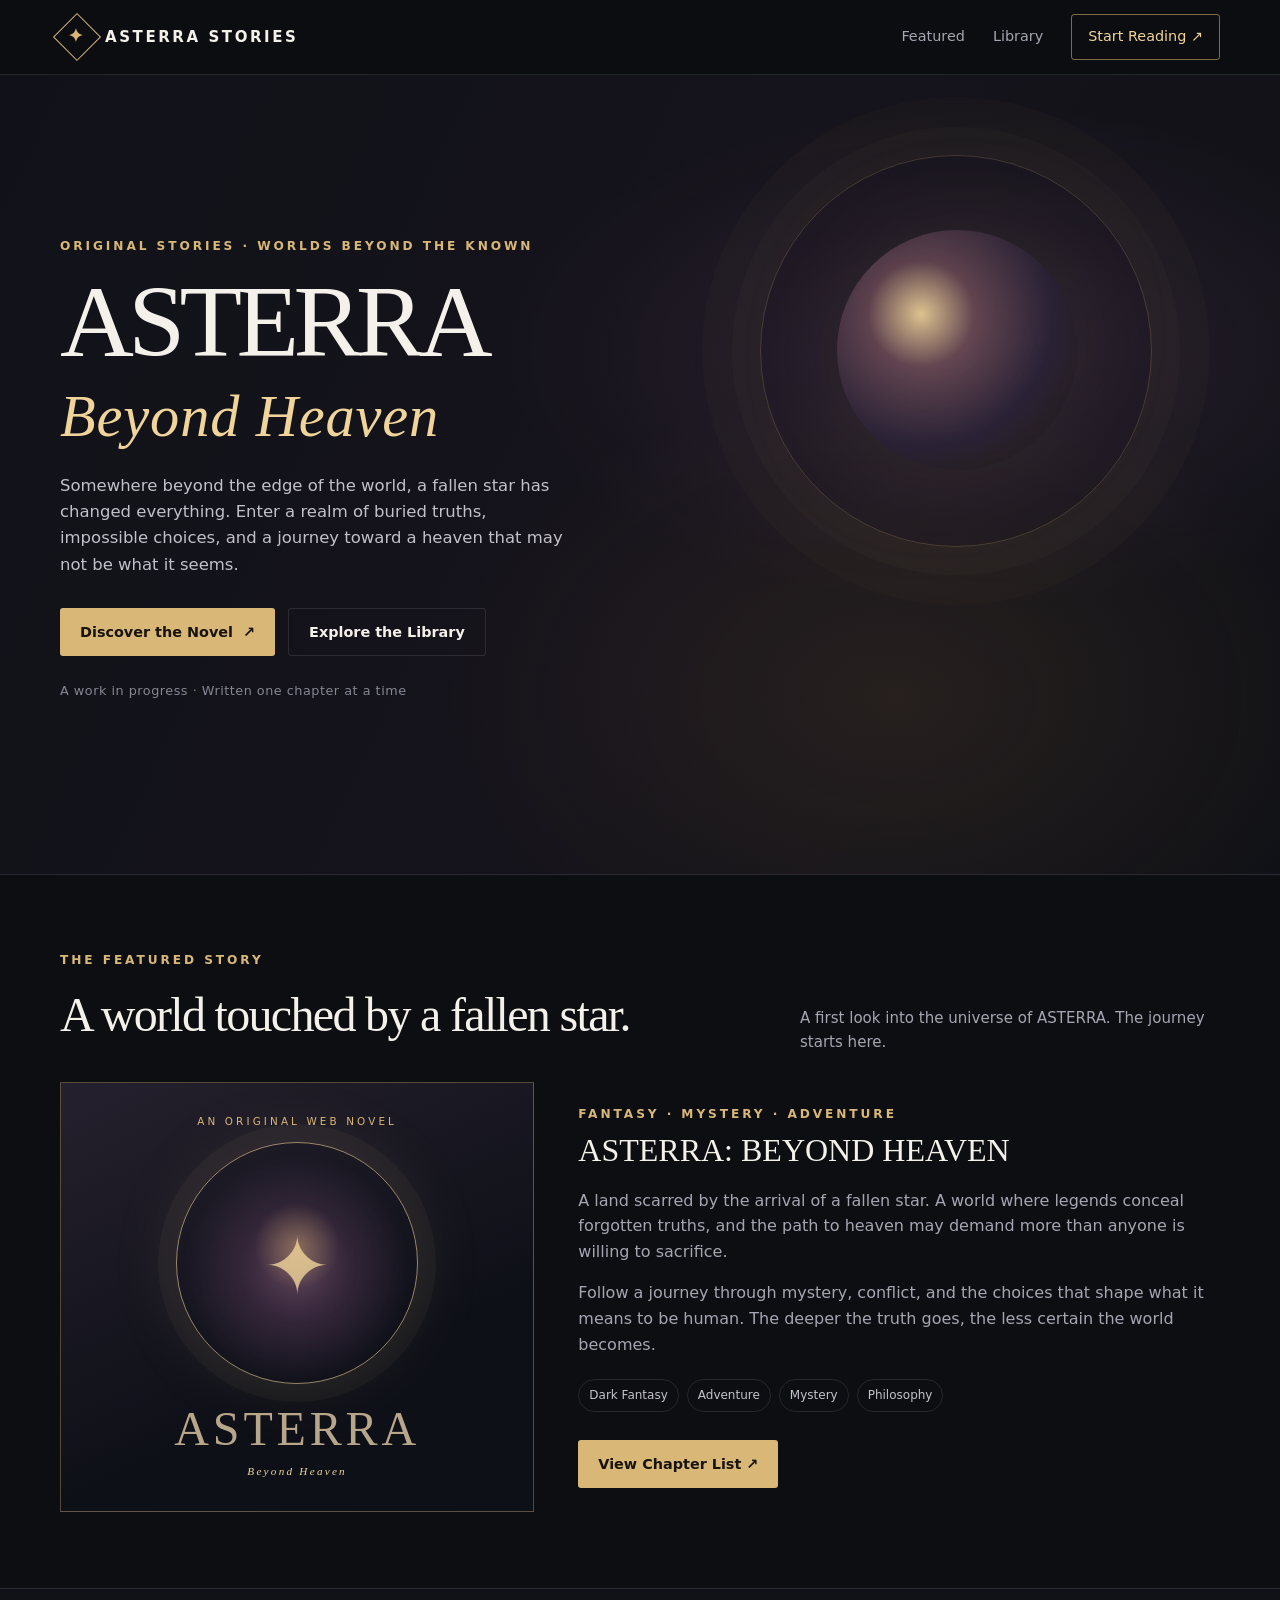
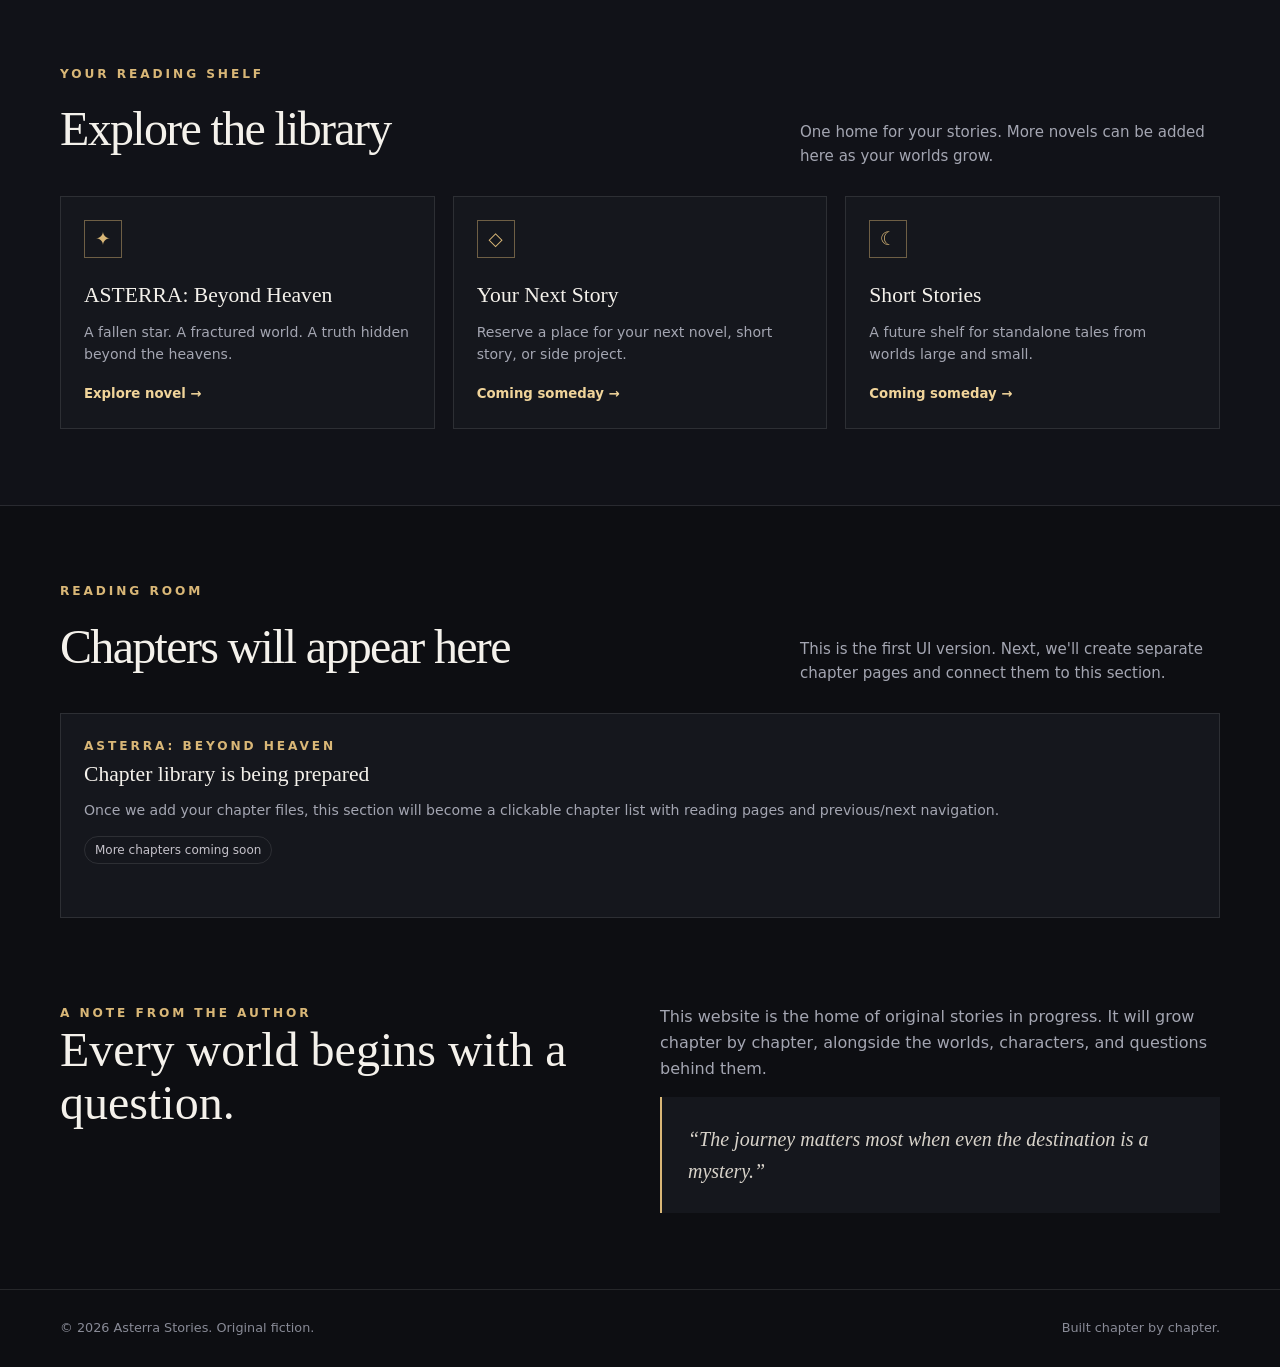
==== index.html @ 1a3e9f45 "Add files via upload" ====
<!DOCTYPE html>
<html lang="en">
<head>
  <meta charset="UTF-8">
  <meta name="viewport" content="width=device-width, initial-scale=1.0">
  <meta name="theme-color" content="#101014">
  <meta name="description" content="Enter Asterra: Beyond Heaven and discover stories beyond the edge of the known world.">
  <title>ASTERRA — Beyond Heaven</title>
  <style>
    :root {
      --bg: #0d0e12;
      --panel: #15171d;
      --panel-soft: #1b1d25;
      --text: #f4f1eb;
      --muted: #a4a6b2;
      --gold: #d9b777;
      --gold-bright: #f0d49a;
      --line: rgba(255,255,255,.10);
      --max: 1160px;
    }
    * { box-sizing: border-box; }
    html { scroll-behavior: smooth; }
    body {
      margin: 0; background: var(--bg); color: var(--text);
      font-family: Inter, ui-sans-serif, system-ui, -apple-system, BlinkMacSystemFont, "Segoe UI", sans-serif;
      line-height: 1.6;
    }
    a { color: inherit; text-decoration: none; }
    button, input { font: inherit; }
    .wrap { width: min(var(--max), calc(100% - 40px)); margin-inline: auto; }
    .topbar {
      position: sticky; top: 0; z-index: 10; backdrop-filter: blur(16px);
      background: rgba(13,14,18,.88); border-bottom: 1px solid var(--line);
    }
    .nav { min-height: 74px; display: flex; align-items: center; justify-content: space-between; gap: 22px; }
    .brand { display: flex; align-items: center; gap: 11px; font-size: .94rem; font-weight: 800; letter-spacing: .17em; }
    .brand-mark {
      width: 34px; height: 34px; display: grid; place-items: center; border: 1px solid var(--gold);
      color: var(--gold); transform: rotate(45deg); font-family: Georgia, serif; font-size: 1.15rem;
    }
    .brand-mark span { transform: rotate(-45deg); }
    .nav-links { display: flex; align-items: center; gap: 28px; color: var(--muted); font-size: .9rem; }
    .nav-links a:hover, .nav-links a:focus-visible { color: var(--gold-bright); }
    .nav-cta { padding: 10px 16px; border: 1px solid rgba(217,183,119,.55); border-radius: 3px; color: var(--gold-bright) !important; }
    .hero {
      position: relative; overflow: hidden; min-height: 590px; display: flex; align-items: center;
      background:
        radial-gradient(ellipse at 76% 35%, rgba(133,83,132,.20), transparent 34%),
        radial-gradient(ellipse at 70% 78%, rgba(177,128,69,.12), transparent 36%),
        linear-gradient(115deg, #111219 0%, #15131b 52%, #101116 100%);
      border-bottom: 1px solid var(--line);
    }
    .hero:before, .hero:after { content: ""; position: absolute; pointer-events: none; }
    .hero:before {
      width: 390px; height: 390px; right: 10%; top: 80px; border: 1px solid rgba(217,183,119,.22);
      border-radius: 50%; box-shadow: 0 0 0 28px rgba(217,183,119,.025), 0 0 0 58px rgba(217,183,119,.02);
    }
    .hero:after {
      width: 240px; height: 240px; right: calc(10% + 75px); top: 155px; border-radius: 50%;
      background: radial-gradient(circle at 35% 35%, rgba(240,212,154,.9), rgba(164,110,125,.42) 24%, rgba(41,34,55,.88) 60%, rgba(13,14,18,.1) 72%);
      filter: drop-shadow(0 0 55px rgba(217,183,119,.14));
    }
    .hero-content { position: relative; z-index: 1; max-width: 650px; padding: 86px 0 96px; }
    .eyebrow { color: var(--gold); font-size: .76rem; letter-spacing: .24em; text-transform: uppercase; font-weight: 700; }
    h1, h2, h3, p { margin-top: 0; }
    .hero h1 { margin: 18px 0 8px; font-family: Georgia, "Times New Roman", serif; font-weight: 500; font-size: clamp(3.4rem, 8vw, 6.5rem); line-height: .94; letter-spacing: -.055em; }
    .hero h1 span { display: block; color: var(--gold-bright); font-style: italic; font-size: .57em; letter-spacing: .015em; margin-top: 19px; }
    .hero-copy { max-width: 510px; margin: 28px 0 30px; color: #c2c0c9; font-size: 1.03rem; }
    .actions { display: flex; flex-wrap: wrap; align-items: center; gap: 13px; }
    .btn { display: inline-flex; justify-content: center; align-items: center; min-height: 48px; padding: 0 20px; border-radius: 3px; font-weight: 750; font-size: .9rem; transition: transform .18s, background .18s; }
    .btn:hover { transform: translateY(-2px); }
    .btn-primary { background: var(--gold); color: #17130d; }
    .btn-primary:hover { background: var(--gold-bright); }
    .btn-ghost { border: 1px solid var(--line); color: var(--text); }
    .hero-note { margin-top: 25px; color: #858794; font-size: .8rem; letter-spacing: .04em; }
    section { padding: 76px 0; }
    .section-head { display: flex; align-items: end; justify-content: space-between; gap: 24px; margin-bottom: 28px; }
    .section-head h2 { margin: 7px 0 0; font-family: Georgia, serif; font-size: clamp(2rem, 4vw, 3rem); font-weight: 500; letter-spacing: -.035em; }
    .section-head p { margin: 0; max-width: 420px; color: var(--muted); font-size: .94rem; }
    .featured-grid { display: grid; grid-template-columns: .85fr 1.15fr; gap: 44px; align-items: center; }
    .cover {
      min-height: 430px; position: relative; overflow: hidden; display: flex; flex-direction: column; justify-content: space-between;
      padding: 30px; border: 1px solid rgba(217,183,119,.35);
      background:
        radial-gradient(circle at 50% 38%, rgba(219,177,113,.4), transparent 12%),
        radial-gradient(ellipse at 50% 44%, rgba(114,73,112,.62), transparent 34%),
        linear-gradient(155deg, #25202d, #0e1018 65%);
    }
    .cover:before { content: ""; position: absolute; width: 240px; height: 240px; border: 1px solid rgba(240,212,154,.6); border-radius: 50%; left: 50%; top: 42%; transform: translate(-50%,-50%); box-shadow: 0 0 0 18px rgba(240,212,154,.035), 0 0 70px rgba(217,183,119,.12); }
    .cover:after { content: "✦"; position: absolute; top: 28%; left: 50%; transform: translateX(-50%); font-size: 5rem; color: rgba(240,212,154,.8); text-shadow: 0 0 45px rgba(240,212,154,.4); }
    .cover-top, .cover-bottom { position: relative; z-index: 1; text-align: center; }
    .cover-top { font-size: .65rem; letter-spacing: .3em; color: var(--gold); }
    .cover-title { font-family: Georgia, serif; font-size: clamp(2rem, 4vw, 3rem); line-height: 1; letter-spacing: .08em; }
    .cover-subtitle { margin-top: 10px; color: var(--gold-bright); font-family: Georgia, serif; font-style: italic; }
    .cover-bottom { font-size: .7rem; letter-spacing: .2em; color: #b8a68b; }
    .featured-copy h3 { font-family: Georgia, serif; font-size: 2rem; font-weight: 500; margin-bottom: 12px; }
    .featured-copy p { color: var(--muted); }
    .tags { display: flex; flex-wrap: wrap; gap: 8px; margin: 22px 0 28px; }
    .tag { padding: 6px 10px; border: 1px solid var(--line); border-radius: 100px; color: #c5c2ca; font-size: .75rem; }
    .library { background: #111218; border-top: 1px solid var(--line); border-bottom: 1px solid var(--line); }
    .novel-grid { display: grid; grid-template-columns: repeat(3, 1fr); gap: 18px; }
    .novel-card { padding: 23px; min-height: 205px; background: var(--panel); border: 1px solid var(--line); transition: border-color .2s, transform .2s; }
    .novel-card:hover { border-color: rgba(217,183,119,.5); transform: translateY(-3px); }
    .card-icon { width: 38px; height: 38px; display: grid; place-items: center; border: 1px solid rgba(217,183,119,.45); color: var(--gold); font-size: 1.15rem; margin-bottom: 20px; }
    .novel-card h3 { font-family: Georgia, serif; font-size: 1.35rem; font-weight: 500; margin-bottom: 8px; }
    .novel-card p { color: var(--muted); font-size: .88rem; margin-bottom: 14px; }
    .card-link { color: var(--gold-bright); font-size: .83rem; font-weight: 700; }
    .about-grid { display: grid; grid-template-columns: 1fr 1fr; gap: 40px; align-items: start; }
    .about-grid h2 { font-family: Georgia, serif; font-size: clamp(2rem, 4vw, 3rem); font-weight: 500; line-height: 1.1; }
    .about-grid p { color: var(--muted); }
    .quote { padding: 26px; border-left: 2px solid var(--gold); background: var(--panel); color: #d8d3ca; font-family: Georgia, serif; font-size: 1.25rem; font-style: italic; }
    footer { padding: 28px 0; border-top: 1px solid var(--line); color: #888a96; font-size: .8rem; }
    .footer-inner { display: flex; justify-content: space-between; gap: 20px; flex-wrap: wrap; }
    .mobile-menu { display: none; }
    @media (max-width: 800px) {
      .hero { min-height: 560px; }
      .hero:before { width: 260px; height: 260px; right: -70px; top: 65px; opacity: .6; }
      .hero:after { width: 160px; height: 160px; right: -20px; top: 115px; opacity: .65; }
      .hero-content { padding: 95px 0 72px; }
      .hero-copy { max-width: 470px; }
      .featured-grid, .about-grid { grid-template-columns: 1fr; gap: 28px; }
      .cover { min-height: 360px; }
      .novel-grid { grid-template-columns: repeat(2, 1fr); }
      .section-head { align-items: start; flex-direction: column; }
      .nav-links { gap: 15px; }
    }
    @media (max-width: 540px) {
      .wrap { width: min(100% - 28px, var(--max)); }
      .nav { min-height: 64px; }
      .brand { font-size: .75rem; letter-spacing: .12em; }
      .brand-mark { width: 29px; height: 29px; }
      .nav-links { gap: 12px; font-size: .78rem; }
      .nav-links a:nth-child(2) { display: none; }
      .nav-cta { padding: 8px 10px; }
      .hero { min-height: 530px; }
      .hero:before { right: -130px; top: 100px; }
      .hero:after { right: -80px; top: 150px; }
      .hero h1 { font-size: clamp(3rem, 15vw, 4.4rem); }
      .hero-copy { font-size: .95rem; }
      section { padding: 56px 0; }
      .novel-grid { grid-template-columns: 1fr; }
      .novel-card { min-height: auto; }
      .cover { min-height: 330px; }
      .btn { width: 100%; }
    }
    @media (prefers-reduced-motion: reduce) {
      html { scroll-behavior: auto; }
      *, *::before, *::after { transition: none !important; }
    }
  </style>
</head>
<body>
  <header class="topbar">
    <div class="wrap nav">
      <a class="brand" href="#home" aria-label="Asterra home">
        <span class="brand-mark"><span>✦</span></span>
        <span>ASTERRA STORIES</span>
      </a>
      <nav class="nav-links" aria-label="Main navigation">
        <a href="#featured">Featured</a>
        <a href="#library">Library</a>
        <a class="nav-cta" href="#featured">Start Reading ↗</a>
      </nav>
    </div>
  </header>

  <main>
    <section class="hero" id="home">
      <div class="wrap">
        <div class="hero-content">
          <div class="eyebrow">Original stories · Worlds beyond the known</div>
          <h1>ASTERRA <span>Beyond Heaven</span></h1>
          <p class="hero-copy">Somewhere beyond the edge of the world, a fallen star has changed everything. Enter a realm of buried truths, impossible choices, and a journey toward a heaven that may not be what it seems.</p>
          <div class="actions">
            <a class="btn btn-primary" href="#featured">Discover the Novel <span aria-hidden="true">&nbsp; ↗</span></a>
            <a class="btn btn-ghost" href="#library">Explore the Library</a>
          </div>
          <div class="hero-note">A work in progress · Written one chapter at a time</div>
        </div>
      </div>
    </section>

    <section id="featured">
      <div class="wrap">
        <div class="section-head">
          <div>
            <div class="eyebrow">The featured story</div>
            <h2>A world touched by a fallen star.</h2>
          </div>
          <p>A first look into the universe of ASTERRA. The journey starts here.</p>
        </div>
        <div class="featured-grid">
          <div class="cover" role="img" aria-label="Decorative fantasy cover concept for Asterra Beyond Heaven">
            <div class="cover-top">AN ORIGINAL WEB NOVEL</div>
            <div class="cover-bottom">
              <div class="cover-title">ASTERRA</div>
              <div class="cover-subtitle">Beyond Heaven</div>
            </div>
          </div>
          <div class="featured-copy">
            <div class="eyebrow">Fantasy · Mystery · Adventure</div>
            <h3>ASTERRA: BEYOND HEAVEN</h3>
            <p>A land scarred by the arrival of a fallen star. A world where legends conceal forgotten truths, and the path to heaven may demand more than anyone is willing to sacrifice.</p>
            <p>Follow a journey through mystery, conflict, and the choices that shape what it means to be human. The deeper the truth goes, the less certain the world becomes.</p>
            <div class="tags">
              <span class="tag">Dark Fantasy</span><span class="tag">Adventure</span><span class="tag">Mystery</span><span class="tag">Philosophy</span>
            </div>
            <a class="btn btn-primary" href="#chapters">View Chapter List ↗</a>
          </div>
        </div>
      </div>
    </section>

    <section class="library" id="library">
      <div class="wrap">
        <div class="section-head">
          <div>
            <div class="eyebrow">Your reading shelf</div>
            <h2>Explore the library</h2>
          </div>
          <p>One home for your stories. More novels can be added here as your worlds grow.</p>
        </div>
        <div class="novel-grid">
          <article class="novel-card">
            <div class="card-icon" aria-hidden="true">✦</div>
            <h3>ASTERRA: Beyond Heaven</h3>
            <p>A fallen star. A fractured world. A truth hidden beyond the heavens.</p>
            <a class="card-link" href="#chapters">Explore novel →</a>
          </article>
          <article class="novel-card">
            <div class="card-icon" aria-hidden="true">◇</div>
            <h3>Your Next Story</h3>
            <p>Reserve a place for your next novel, short story, or side project.</p>
            <a class="card-link" href="mailto:hello@example.com" onclick="event.preventDefault(); alert('This is a placeholder. You can replace it with your contact or story link later.');">Coming someday →</a>
          </article>
          <article class="novel-card">
            <div class="card-icon" aria-hidden="true">☾</div>
            <h3>Short Stories</h3>
            <p>A future shelf for standalone tales from worlds large and small.</p>
            <a class="card-link" href="#library">Coming someday →</a>
          </article>
        </div>
      </div>
    </section>

    <section id="chapters">
      <div class="wrap">
        <div class="section-head">
          <div>
            <div class="eyebrow">Reading room</div>
            <h2>Chapters will appear here</h2>
          </div>
          <p>This is the first UI version. Next, we'll create separate chapter pages and connect them to this section.</p>
        </div>
        <article class="novel-card">
          <div class="eyebrow">ASTERRA: BEYOND HEAVEN</div>
          <h3>Chapter library is being prepared</h3>
          <p>Once we add your chapter files, this section will become a clickable chapter list with reading pages and previous/next navigation.</p>
          <span class="tag">More chapters coming soon</span>
        </article>
      </div>
    </section>

    <section style="padding-top: 10px;">
      <div class="wrap about-grid">
        <div>
          <div class="eyebrow">A note from the author</div>
          <h2>Every world begins with a question.</h2>
        </div>
        <div>
          <p>This website is the home of original stories in progress. It will grow chapter by chapter, alongside the worlds, characters, and questions behind them.</p>
          <div class="quote">“The journey matters most when even the destination is a mystery.”</div>
        </div>
      </div>
    </section>
  </main>

  <footer>
    <div class="wrap footer-inner">
      <span>© <span id="year"></span> Asterra Stories. Original fiction.</span>
      <span>Built chapter by chapter.</span>
    </div>
  </footer>
  <script>
    document.getElementById("year").textContent = new Date().getFullYear();
  </script>
</body>
</html>
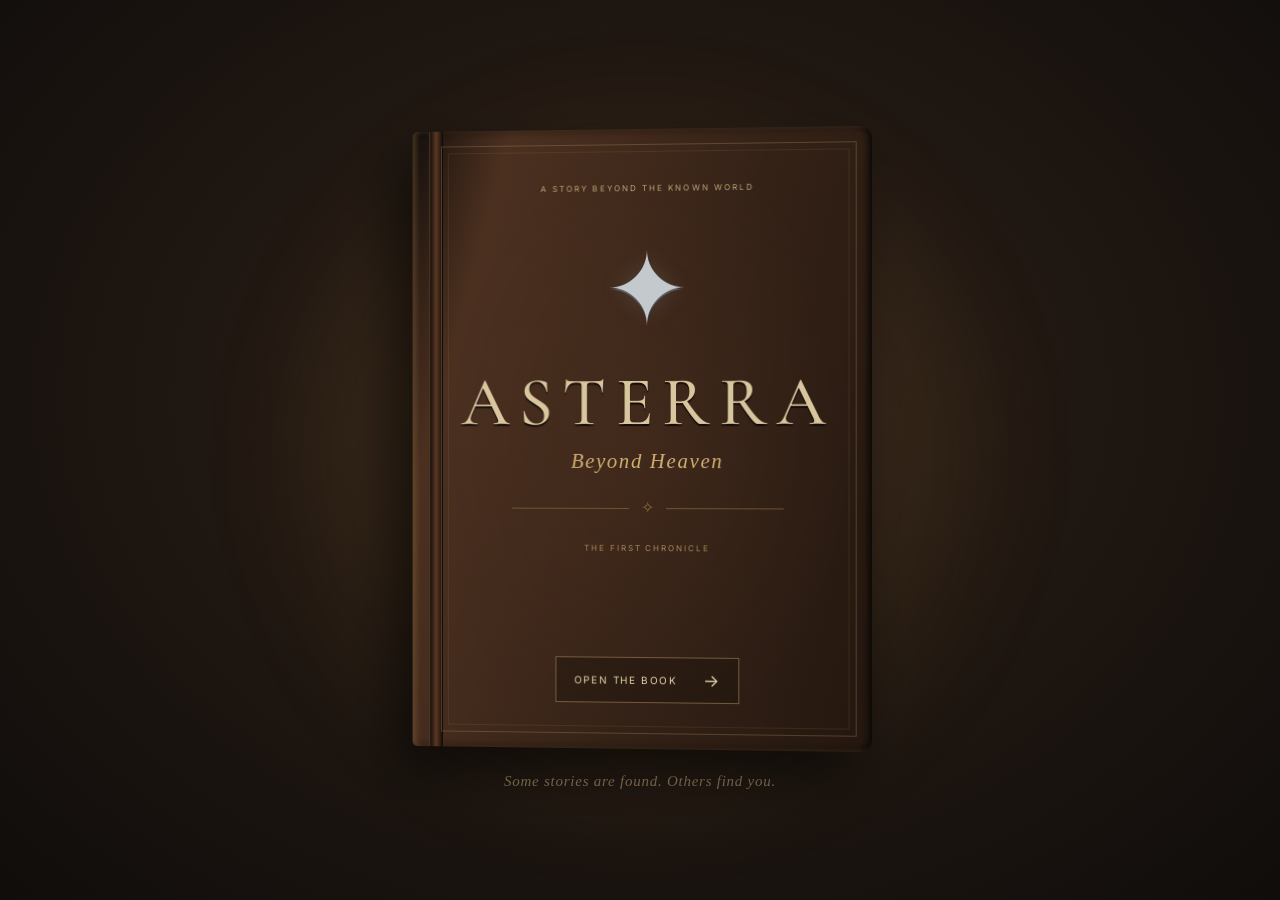
==== commit b14037c0: "Add files via upload" ====
--- a/index.html
+++ b/index.html
@@ -1,288 +1,16 @@
-<!DOCTYPE html>
-<html lang="en">
-<head>
-  <meta charset="UTF-8">
-  <meta name="viewport" content="width=device-width, initial-scale=1.0">
-  <meta name="theme-color" content="#101014">
-  <meta name="description" content="Enter Asterra: Beyond Heaven and discover stories beyond the edge of the known world.">
-  <title>ASTERRA — Beyond Heaven</title>
-  <style>
-    :root {
-      --bg: #0d0e12;
-      --panel: #15171d;
-      --panel-soft: #1b1d25;
-      --text: #f4f1eb;
-      --muted: #a4a6b2;
-      --gold: #d9b777;
-      --gold-bright: #f0d49a;
-      --line: rgba(255,255,255,.10);
-      --max: 1160px;
-    }
-    * { box-sizing: border-box; }
-    html { scroll-behavior: smooth; }
-    body {
-      margin: 0; background: var(--bg); color: var(--text);
-      font-family: Inter, ui-sans-serif, system-ui, -apple-system, BlinkMacSystemFont, "Segoe UI", sans-serif;
-      line-height: 1.6;
-    }
-    a { color: inherit; text-decoration: none; }
-    button, input { font: inherit; }
-    .wrap { width: min(var(--max), calc(100% - 40px)); margin-inline: auto; }
-    .topbar {
-      position: sticky; top: 0; z-index: 10; backdrop-filter: blur(16px);
-      background: rgba(13,14,18,.88); border-bottom: 1px solid var(--line);
-    }
-    .nav { min-height: 74px; display: flex; align-items: center; justify-content: space-between; gap: 22px; }
-    .brand { display: flex; align-items: center; gap: 11px; font-size: .94rem; font-weight: 800; letter-spacing: .17em; }
-    .brand-mark {
-      width: 34px; height: 34px; display: grid; place-items: center; border: 1px solid var(--gold);
-      color: var(--gold); transform: rotate(45deg); font-family: Georgia, serif; font-size: 1.15rem;
-    }
-    .brand-mark span { transform: rotate(-45deg); }
-    .nav-links { display: flex; align-items: center; gap: 28px; color: var(--muted); font-size: .9rem; }
-    .nav-links a:hover, .nav-links a:focus-visible { color: var(--gold-bright); }
-    .nav-cta { padding: 10px 16px; border: 1px solid rgba(217,183,119,.55); border-radius: 3px; color: var(--gold-bright) !important; }
-    .hero {
-      position: relative; overflow: hidden; min-height: 590px; display: flex; align-items: center;
-      background:
-        radial-gradient(ellipse at 76% 35%, rgba(133,83,132,.20), transparent 34%),
-        radial-gradient(ellipse at 70% 78%, rgba(177,128,69,.12), transparent 36%),
-        linear-gradient(115deg, #111219 0%, #15131b 52%, #101116 100%);
-      border-bottom: 1px solid var(--line);
-    }
-    .hero:before, .hero:after { content: ""; position: absolute; pointer-events: none; }
-    .hero:before {
-      width: 390px; height: 390px; right: 10%; top: 80px; border: 1px solid rgba(217,183,119,.22);
-      border-radius: 50%; box-shadow: 0 0 0 28px rgba(217,183,119,.025), 0 0 0 58px rgba(217,183,119,.02);
-    }
-    .hero:after {
-      width: 240px; height: 240px; right: calc(10% + 75px); top: 155px; border-radius: 50%;
-      background: radial-gradient(circle at 35% 35%, rgba(240,212,154,.9), rgba(164,110,125,.42) 24%, rgba(41,34,55,.88) 60%, rgba(13,14,18,.1) 72%);
-      filter: drop-shadow(0 0 55px rgba(217,183,119,.14));
-    }
-    .hero-content { position: relative; z-index: 1; max-width: 650px; padding: 86px 0 96px; }
-    .eyebrow { color: var(--gold); font-size: .76rem; letter-spacing: .24em; text-transform: uppercase; font-weight: 700; }
-    h1, h2, h3, p { margin-top: 0; }
-    .hero h1 { margin: 18px 0 8px; font-family: Georgia, "Times New Roman", serif; font-weight: 500; font-size: clamp(3.4rem, 8vw, 6.5rem); line-height: .94; letter-spacing: -.055em; }
-    .hero h1 span { display: block; color: var(--gold-bright); font-style: italic; font-size: .57em; letter-spacing: .015em; margin-top: 19px; }
-    .hero-copy { max-width: 510px; margin: 28px 0 30px; color: #c2c0c9; font-size: 1.03rem; }
-    .actions { display: flex; flex-wrap: wrap; align-items: center; gap: 13px; }
-    .btn { display: inline-flex; justify-content: center; align-items: center; min-height: 48px; padding: 0 20px; border-radius: 3px; font-weight: 750; font-size: .9rem; transition: transform .18s, background .18s; }
-    .btn:hover { transform: translateY(-2px); }
-    .btn-primary { background: var(--gold); color: #17130d; }
-    .btn-primary:hover { background: var(--gold-bright); }
-    .btn-ghost { border: 1px solid var(--line); color: var(--text); }
-    .hero-note { margin-top: 25px; color: #858794; font-size: .8rem; letter-spacing: .04em; }
-    section { padding: 76px 0; }
-    .section-head { display: flex; align-items: end; justify-content: space-between; gap: 24px; margin-bottom: 28px; }
-    .section-head h2 { margin: 7px 0 0; font-family: Georgia, serif; font-size: clamp(2rem, 4vw, 3rem); font-weight: 500; letter-spacing: -.035em; }
-    .section-head p { margin: 0; max-width: 420px; color: var(--muted); font-size: .94rem; }
-    .featured-grid { display: grid; grid-template-columns: .85fr 1.15fr; gap: 44px; align-items: center; }
-    .cover {
-      min-height: 430px; position: relative; overflow: hidden; display: flex; flex-direction: column; justify-content: space-between;
-      padding: 30px; border: 1px solid rgba(217,183,119,.35);
-      background:
-        radial-gradient(circle at 50% 38%, rgba(219,177,113,.4), transparent 12%),
-        radial-gradient(ellipse at 50% 44%, rgba(114,73,112,.62), transparent 34%),
-        linear-gradient(155deg, #25202d, #0e1018 65%);
-    }
-    .cover:before { content: ""; position: absolute; width: 240px; height: 240px; border: 1px solid rgba(240,212,154,.6); border-radius: 50%; left: 50%; top: 42%; transform: translate(-50%,-50%); box-shadow: 0 0 0 18px rgba(240,212,154,.035), 0 0 70px rgba(217,183,119,.12); }
-    .cover:after { content: "✦"; position: absolute; top: 28%; left: 50%; transform: translateX(-50%); font-size: 5rem; color: rgba(240,212,154,.8); text-shadow: 0 0 45px rgba(240,212,154,.4); }
-    .cover-top, .cover-bottom { position: relative; z-index: 1; text-align: center; }
-    .cover-top { font-size: .65rem; letter-spacing: .3em; color: var(--gold); }
-    .cover-title { font-family: Georgia, serif; font-size: clamp(2rem, 4vw, 3rem); line-height: 1; letter-spacing: .08em; }
-    .cover-subtitle { margin-top: 10px; color: var(--gold-bright); font-family: Georgia, serif; font-style: italic; }
-    .cover-bottom { font-size: .7rem; letter-spacing: .2em; color: #b8a68b; }
-    .featured-copy h3 { font-family: Georgia, serif; font-size: 2rem; font-weight: 500; margin-bottom: 12px; }
-    .featured-copy p { color: var(--muted); }
-    .tags { display: flex; flex-wrap: wrap; gap: 8px; margin: 22px 0 28px; }
-    .tag { padding: 6px 10px; border: 1px solid var(--line); border-radius: 100px; color: #c5c2ca; font-size: .75rem; }
-    .library { background: #111218; border-top: 1px solid var(--line); border-bottom: 1px solid var(--line); }
-    .novel-grid { display: grid; grid-template-columns: repeat(3, 1fr); gap: 18px; }
-    .novel-card { padding: 23px; min-height: 205px; background: var(--panel); border: 1px solid var(--line); transition: border-color .2s, transform .2s; }
-    .novel-card:hover { border-color: rgba(217,183,119,.5); transform: translateY(-3px); }
-    .card-icon { width: 38px; height: 38px; display: grid; place-items: center; border: 1px solid rgba(217,183,119,.45); color: var(--gold); font-size: 1.15rem; margin-bottom: 20px; }
-    .novel-card h3 { font-family: Georgia, serif; font-size: 1.35rem; font-weight: 500; margin-bottom: 8px; }
-    .novel-card p { color: var(--muted); font-size: .88rem; margin-bottom: 14px; }
-    .card-link { color: var(--gold-bright); font-size: .83rem; font-weight: 700; }
-    .about-grid { display: grid; grid-template-columns: 1fr 1fr; gap: 40px; align-items: start; }
-    .about-grid h2 { font-family: Georgia, serif; font-size: clamp(2rem, 4vw, 3rem); font-weight: 500; line-height: 1.1; }
-    .about-grid p { color: var(--muted); }
-    .quote { padding: 26px; border-left: 2px solid var(--gold); background: var(--panel); color: #d8d3ca; font-family: Georgia, serif; font-size: 1.25rem; font-style: italic; }
-    footer { padding: 28px 0; border-top: 1px solid var(--line); color: #888a96; font-size: .8rem; }
-    .footer-inner { display: flex; justify-content: space-between; gap: 20px; flex-wrap: wrap; }
-    .mobile-menu { display: none; }
-    @media (max-width: 800px) {
-      .hero { min-height: 560px; }
-      .hero:before { width: 260px; height: 260px; right: -70px; top: 65px; opacity: .6; }
-      .hero:after { width: 160px; height: 160px; right: -20px; top: 115px; opacity: .65; }
-      .hero-content { padding: 95px 0 72px; }
-      .hero-copy { max-width: 470px; }
-      .featured-grid, .about-grid { grid-template-columns: 1fr; gap: 28px; }
-      .cover { min-height: 360px; }
-      .novel-grid { grid-template-columns: repeat(2, 1fr); }
-      .section-head { align-items: start; flex-direction: column; }
-      .nav-links { gap: 15px; }
-    }
-    @media (max-width: 540px) {
-      .wrap { width: min(100% - 28px, var(--max)); }
-      .nav { min-height: 64px; }
-      .brand { font-size: .75rem; letter-spacing: .12em; }
-      .brand-mark { width: 29px; height: 29px; }
-      .nav-links { gap: 12px; font-size: .78rem; }
-      .nav-links a:nth-child(2) { display: none; }
-      .nav-cta { padding: 8px 10px; }
-      .hero { min-height: 530px; }
-      .hero:before { right: -130px; top: 100px; }
-      .hero:after { right: -80px; top: 150px; }
-      .hero h1 { font-size: clamp(3rem, 15vw, 4.4rem); }
-      .hero-copy { font-size: .95rem; }
-      section { padding: 56px 0; }
-      .novel-grid { grid-template-columns: 1fr; }
-      .novel-card { min-height: auto; }
-      .cover { min-height: 330px; }
-      .btn { width: 100%; }
-    }
-    @media (prefers-reduced-motion: reduce) {
-      html { scroll-behavior: auto; }
-      *, *::before, *::after { transition: none !important; }
-    }
-  </style>
-</head>
-<body>
-  <header class="topbar">
-    <div class="wrap nav">
-      <a class="brand" href="#home" aria-label="Asterra home">
-        <span class="brand-mark"><span>✦</span></span>
-        <span>ASTERRA STORIES</span>
-      </a>
-      <nav class="nav-links" aria-label="Main navigation">
-        <a href="#featured">Featured</a>
-        <a href="#library">Library</a>
-        <a class="nav-cta" href="#featured">Start Reading ↗</a>
-      </nav>
-    </div>
-  </header>
-
-  <main>
-    <section class="hero" id="home">
-      <div class="wrap">
-        <div class="hero-content">
-          <div class="eyebrow">Original stories · Worlds beyond the known</div>
-          <h1>ASTERRA <span>Beyond Heaven</span></h1>
-          <p class="hero-copy">Somewhere beyond the edge of the world, a fallen star has changed everything. Enter a realm of buried truths, impossible choices, and a journey toward a heaven that may not be what it seems.</p>
-          <div class="actions">
-            <a class="btn btn-primary" href="#featured">Discover the Novel <span aria-hidden="true">&nbsp; ↗</span></a>
-            <a class="btn btn-ghost" href="#library">Explore the Library</a>
-          </div>
-          <div class="hero-note">A work in progress · Written one chapter at a time</div>
-        </div>
-      </div>
-    </section>
-
-    <section id="featured">
-      <div class="wrap">
-        <div class="section-head">
-          <div>
-            <div class="eyebrow">The featured story</div>
-            <h2>A world touched by a fallen star.</h2>
-          </div>
-          <p>A first look into the universe of ASTERRA. The journey starts here.</p>
-        </div>
-        <div class="featured-grid">
-          <div class="cover" role="img" aria-label="Decorative fantasy cover concept for Asterra Beyond Heaven">
-            <div class="cover-top">AN ORIGINAL WEB NOVEL</div>
-            <div class="cover-bottom">
-              <div class="cover-title">ASTERRA</div>
-              <div class="cover-subtitle">Beyond Heaven</div>
-            </div>
-          </div>
-          <div class="featured-copy">
-            <div class="eyebrow">Fantasy · Mystery · Adventure</div>
-            <h3>ASTERRA: BEYOND HEAVEN</h3>
-            <p>A land scarred by the arrival of a fallen star. A world where legends conceal forgotten truths, and the path to heaven may demand more than anyone is willing to sacrifice.</p>
-            <p>Follow a journey through mystery, conflict, and the choices that shape what it means to be human. The deeper the truth goes, the less certain the world becomes.</p>
-            <div class="tags">
-              <span class="tag">Dark Fantasy</span><span class="tag">Adventure</span><span class="tag">Mystery</span><span class="tag">Philosophy</span>
-            </div>
-            <a class="btn btn-primary" href="#chapters">View Chapter List ↗</a>
-          </div>
-        </div>
-      </div>
-    </section>
-
-    <section class="library" id="library">
-      <div class="wrap">
-        <div class="section-head">
-          <div>
-            <div class="eyebrow">Your reading shelf</div>
-            <h2>Explore the library</h2>
-          </div>
-          <p>One home for your stories. More novels can be added here as your worlds grow.</p>
-        </div>
-        <div class="novel-grid">
-          <article class="novel-card">
-            <div class="card-icon" aria-hidden="true">✦</div>
-            <h3>ASTERRA: Beyond Heaven</h3>
-            <p>A fallen star. A fractured world. A truth hidden beyond the heavens.</p>
-            <a class="card-link" href="#chapters">Explore novel →</a>
-          </article>
-          <article class="novel-card">
-            <div class="card-icon" aria-hidden="true">◇</div>
-            <h3>Your Next Story</h3>
-            <p>Reserve a place for your next novel, short story, or side project.</p>
-            <a class="card-link" href="mailto:hello@example.com" onclick="event.preventDefault(); alert('This is a placeholder. You can replace it with your contact or story link later.');">Coming someday →</a>
-          </article>
-          <article class="novel-card">
-            <div class="card-icon" aria-hidden="true">☾</div>
-            <h3>Short Stories</h3>
-            <p>A future shelf for standalone tales from worlds large and small.</p>
-            <a class="card-link" href="#library">Coming someday →</a>
-          </article>
-        </div>
-      </div>
-    </section>
-
-    <section id="chapters">
-      <div class="wrap">
-        <div class="section-head">
-          <div>
-            <div class="eyebrow">Reading room</div>
-            <h2>Chapters will appear here</h2>
-          </div>
-          <p>This is the first UI version. Next, we'll create separate chapter pages and connect them to this section.</p>
-        </div>
-        <article class="novel-card">
-          <div class="eyebrow">ASTERRA: BEYOND HEAVEN</div>
-          <h3>Chapter library is being prepared</h3>
-          <p>Once we add your chapter files, this section will become a clickable chapter list with reading pages and previous/next navigation.</p>
-          <span class="tag">More chapters coming soon</span>
-        </article>
-      </div>
-    </section>
-
-    <section style="padding-top: 10px;">
-      <div class="wrap about-grid">
-        <div>
-          <div class="eyebrow">A note from the author</div>
-          <h2>Every world begins with a question.</h2>
-        </div>
-        <div>
-          <p>This website is the home of original stories in progress. It will grow chapter by chapter, alongside the worlds, characters, and questions behind them.</p>
-          <div class="quote">“The journey matters most when even the destination is a mystery.”</div>
-        </div>
-      </div>
-    </section>
-  </main>
-
-  <footer>
-    <div class="wrap footer-inner">
-      <span>© <span id="year"></span> Asterra Stories. Original fiction.</span>
-      <span>Built chapter by chapter.</span>
-    </div>
-  </footer>
-  <script>
-    document.getElementById("year").textContent = new Date().getFullYear();
-  </script>
-</body>
-</html>
+<!doctype html>
+<html lang="en"><head><meta charset="utf-8"><meta name="viewport" content="width=device-width,initial-scale=1"><meta name="description" content="ASTERRA: Beyond Heaven — open the book and enter a world of forgotten truths."><title>ASTERRA: Beyond Heaven</title><link rel="stylesheet" href="styles.css"></head>
+<body class="cover-page">
+<main class="cover-scene"><div class="ambient-glow"></div><section class="book-cover"><div class="cover-spine"></div><div class="cover-frame">
+<div class="cover-topline">A STORY BEYOND THE KNOWN WORLD</div>
+<div class="star-emblem" aria-label="Silver star">✦</div><h1 class="cover-title">ASTERRA</h1><p class="cover-subtitle">Beyond Heaven</p>
+<div class="cover-rule"><span></span>✧<span></span></div><p class="cover-edition">THE FIRST CHRONICLE</p>
+<button class="open-book-button" id="openBook">Open the book <b>→</b></button></div></section>
+<p class="cover-hint">Some stories are found. Others find you.</p></main>
+<section class="inside-book" id="insideBook" hidden><div class="inside-page"><div class="page-mark">✦</div><p class="eyebrow">YOU HAVE OPENED</p><h2>ASTERRA</h2><p class="inside-subtitle">Beyond Heaven</p>
+<p class="inside-quote">“Every heaven has a story about how it was made.<br>Not every story tells the truth.”</p><div class="inside-divider"></div>
+<nav class="inside-nav"><a class="inside-link" href="library.html"><span>01</span><span><strong>Enter the story</strong><small>Read the letters and chronicles</small></span><b>↗</b></a>
+<a class="inside-link" href="library.html#contents"><span>02</span><span><strong>The library</strong><small>Browse volumes and chapters</small></span><b>↗</b></a>
+<a class="inside-link" href="about.html"><span>03</span><span><strong>About this book</strong><small>A note from the one who writes</small></span><b>↗</b></a></nav>
+<div class="author-signatures"><div><span class="author-symbol moon">☾</span><strong>Luna</strong><small>The Silent Author</small></div><div><span class="author-symbol star">✦</span><strong>Aster</strong><small>The Other Author</small></div></div>
+<button class="close-book-button" id="closeBook">Close the book</button></div></section><script src="script.js"></script></body></html>
--- a/styles.css
+++ b/styles.css
@@ -0,0 +1,25 @@
+@import url('https://fonts.googleapis.com/css2?family=Cormorant+Garamond:wght@400;500;600;700&family=IM+Fell+English:ital@0;1&family=Inter:wght@400;500;600&display=swap');
+:root{--ink:#261d17;--soft:#6c5740;--paper:#e9ddc4;--gold:#c9a76a;--gold-dark:#8b6a3d;--silver:#c4c9ce;--night:#17120f;--line:rgba(95,70,43,.3)}
+*{box-sizing:border-box}html{scroll-behavior:smooth}body{margin:0}a{color:inherit}button{font:inherit}
+.cover-page{min-height:100vh;color:#e8d9b9;background:radial-gradient(ellipse at 50% 44%,#3a291d 0%,#211812 43%,#100d0b 100%);font-family:'Cormorant Garamond',Georgia,serif;overflow-x:hidden}
+.cover-scene{min-height:100vh;display:flex;flex-direction:column;align-items:center;justify-content:center;padding:42px 20px 24px;position:relative}.ambient-glow{position:absolute;width:min(78vw,680px);height:min(78vw,680px);border-radius:50%;background:#aa6f2e14;filter:blur(50px);pointer-events:none}
+.book-cover{width:min(88vw,460px);min-height:620px;position:relative;padding:15px 15px 15px 29px;background:linear-gradient(105deg,#120e0c 0%,#332116 8%,#4b3020 16%,#352217 58%,#24170f 100%);border-radius:5px 12px 12px 5px;box-shadow:-18px 25px 55px #0009,inset 4px 0 5px #a67a4a55,inset -3px 0 7px #080605;transform:perspective(1200px) rotateY(-3deg)}
+.cover-spine{position:absolute;top:0;bottom:0;left:17px;width:14px;border-left:1px solid #a17b4c55;border-right:1px solid #0c0907aa;background:linear-gradient(90deg,#160f0b,#5b3925,#1b110b)}
+.cover-frame{position:relative;min-height:590px;border:1px solid #b99a634d;outline:1px solid #b99a6320;outline-offset:-8px;padding:38px 18px 30px;display:flex;flex-direction:column;align-items:center;text-align:center;background:radial-gradient(ellipse at center,#56382340,transparent 70%)}
+.cover-topline{font:8px Inter,sans-serif;letter-spacing:.26em;color:#bda477}.star-emblem{font-size:100px;line-height:1;margin-top:50px;color:var(--silver);text-shadow:0 0 22px #9caab533,0 2px #555}
+.cover-title{margin:27px 0 0;font-size:clamp(3rem,10vw,4.3rem);line-height:.95;letter-spacing:.14em;font-weight:500;color:#d9c69f;text-shadow:0 2px 1px #110b07}.cover-subtitle{margin:14px 0 0;font:italic 1.3rem 'IM Fell English',Georgia,serif;letter-spacing:.08em;color:#d0ad70}
+.cover-rule,.library-rule{display:flex;align-items:center;justify-content:center;gap:12px;color:var(--gold-dark)}.cover-rule{width:72%;margin-top:25px}.cover-rule span,.library-rule span{display:block;height:1px;flex:1;background:currentColor;opacity:.65}.cover-edition{margin-top:25px;font:8px Inter,sans-serif;letter-spacing:.24em;color:#a78a5b}
+.open-book-button{margin-top:auto;display:flex;align-items:center;gap:25px;padding:12px 18px;color:#e3d0a9;border:1px solid #c4a16b78;background:#1b120c66;text-transform:uppercase;letter-spacing:.16em;font:10px Inter,sans-serif;cursor:pointer;transition:.2s}.open-book-button:hover{background:#75532d55;border-color:#dfc18a;transform:translateY(-2px)}.open-book-button b{font-size:17px;font-weight:400}.cover-hint{margin:24px 0 0;font:italic 15px 'IM Fell English',Georgia,serif;letter-spacing:.05em;color:#947d5d}
+.inside-book{position:fixed;inset:0;z-index:5;display:grid;place-items:center;padding:20px;background:#090705ef;overflow-y:auto;animation:fadeIn .45s ease}.inside-book[hidden]{display:none}.inside-page{width:min(100%,610px);min-height:min(90vh,780px);padding:36px clamp(24px,7vw,66px) 30px;background:radial-gradient(ellipse at top left,#fff4d2aa,transparent 50%),repeating-linear-gradient(0deg,#eadcc0,#eadcc0 2px,#e7d7b8 3px);color:var(--ink);box-shadow:0 25px 80px #000b;text-align:center;border:1px solid #9c7d4e;animation:openPage .65s ease}
+.page-mark{font-size:30px;color:var(--gold-dark)}.eyebrow,.page-kicker{font:9px Inter,sans-serif;letter-spacing:.2em;text-transform:uppercase}.inside-page .eyebrow{margin:15px 0 6px;color:#8a6b43}.inside-page h2{margin:0;font-size:clamp(2.6rem,8vw,4rem);font-weight:500;letter-spacing:.13em}.inside-subtitle{margin:3px 0 0;font:italic 20px 'IM Fell English',Georgia,serif;color:#86633b}.inside-quote{margin:25px 0 19px;font:italic 17px/1.6 'IM Fell English',Georgia,serif;color:#6e5841}.inside-divider{height:1px;width:70%;margin:0 auto 15px;background:#ad9165}
+.inside-nav{text-align:left}.inside-link{display:flex;align-items:center;gap:17px;padding:13px 0;text-decoration:none;border-bottom:1px solid #8d71453b}.inside-link>span:first-child{color:#9b7b4e;font-size:14px}.inside-link>span:nth-child(2){display:flex;flex-direction:column;gap:3px;flex:1}.inside-link strong{font-size:19px;font-weight:600}.inside-link small{font:10px Inter,sans-serif;color:#7d6951}.inside-link b{color:#927044;font-size:18px;font-weight:400}.inside-link:hover strong{color:#90642e}
+.author-signatures{display:flex;justify-content:center;gap:55px;margin:24px 0 16px}.author-signatures div{display:grid;justify-items:center;gap:2px}.author-symbol{font-size:26px;line-height:1.2}.moon{color:#64788c}.star{color:#a17a3f}.author-signatures strong{font-size:18px;font-weight:600}.author-signatures small{font:9px Inter,sans-serif;color:#816c51}.close-book-button{border:0;border-bottom:1px solid #8b6a3d;padding:7px 0;background:transparent;color:#7b6244;cursor:pointer;font:10px Inter,sans-serif;letter-spacing:.1em;text-transform:uppercase}
+@keyframes fadeIn{from{opacity:0}to{opacity:1}}@keyframes openPage{from{opacity:.5;transform:rotateY(-9deg) translateX(-20px)}to{opacity:1;transform:rotateY(0) translateX(0)}}
+.paper-page{min-height:100vh;background:radial-gradient(ellipse at 50% 0%,#f6ead1,#e5d5b7 70%);color:var(--ink);font-family:'Cormorant Garamond',Georgia,serif}.site-header{display:flex;align-items:center;justify-content:space-between;gap:25px;padding:22px clamp(20px,6vw,76px);border-bottom:1px solid var(--line)}.brand{display:flex;align-items:center;gap:10px;text-decoration:none;font-size:21px;letter-spacing:.12em;line-height:1}.brand-star{color:#8e6a37;font-size:28px}.brand small{display:block;margin-top:5px;font:7px Inter,sans-serif;letter-spacing:.2em;color:#846b4c}.top-nav{display:flex;gap:clamp(12px,3vw,32px);font:10px Inter,sans-serif;color:#705b42}.top-nav a{text-decoration:none;padding:7px 0;border-bottom:1px solid transparent}.top-nav a:hover,.top-nav a.active{color:#2c2117;border-color:#9b7746}
+.library-wrap,.about-wrap{width:min(900px,calc(100% - 36px));margin:0 auto;padding:68px 0 25px}.page-kicker{color:#8a6b43;text-align:center}.page-title{margin:14px 0 10px;text-align:center;font-size:clamp(2.5rem,7vw,4.2rem);line-height:1;font-weight:500}.page-title em{color:#947143;font-family:'IM Fell English',Georgia,serif;font-weight:400}.page-intro{width:min(550px,100%);margin:18px auto 24px;text-align:center;color:#715c45;font-size:19px;line-height:1.55}.library-rule{width:min(230px,70%);margin:0 auto 36px}
+.volume-card{position:relative;display:grid;grid-template-columns:100px 1fr;gap:20px;margin:0 0 20px;padding:28px 30px;border:1px solid #b7a17d;background:#f1e5ceaa;box-shadow:3px 5px 0 #8a6c4312}.volume-number{color:#9b7847;font:9px Inter,sans-serif;letter-spacing:.15em;padding-top:5px}.volume-label{font:8px Inter,sans-serif;letter-spacing:.2em;color:#9a794c}.volume-body h2{margin:5px 0;font-size:31px;font-weight:500}.volume-body>p{margin:0 0 17px;color:#78644d;font-size:17px}.volume-stamp{position:absolute;right:24px;top:16px;font-size:43px;color:#b8a17a50;font-style:italic}.chapter-list{border-top:1px solid #b7a17d88}.chapter-list a,.chapter-placeholder{display:flex;align-items:center;gap:12px;padding:13px 0;border-bottom:1px solid #b7a17d66;text-decoration:none}.chapter-icon{color:#927044;font-size:20px;width:22px;text-align:center}.chapter-list a>span:nth-child(2),.chapter-placeholder>span:nth-child(2){display:flex;flex-direction:column;gap:3px;flex:1}.chapter-list strong,.chapter-placeholder strong{font-size:17px;font-weight:600}.chapter-list small,.chapter-placeholder small{font-size:13px;color:#857057}.chapter-list a>b{color:#896638;font:9px Inter,sans-serif;white-space:nowrap;font-weight:500}.chapter-list a:hover strong{color:#96692e}.chapter-placeholder{opacity:.65}.chapter-placeholder em{font:italic 12px 'IM Fell English',Georgia,serif;color:#8b7659;white-space:nowrap}.muted-volume{background:#e6d7bb88}.future-note{display:inline-flex;align-items:center;gap:9px;padding:10px 13px;border:1px dashed #b6a17e;color:#80694c;font-size:15px;font-style:italic}
+.margin-note{display:flex;gap:18px;align-items:flex-start;width:min(560px,100%);margin:40px auto 30px;padding:18px 22px;border-left:2px solid #8493a1;background:#d9dfdc65}.note-symbol{font-size:27px;color:#667d91}.margin-note small,.ghost-note small{font:8px Inter,sans-serif;letter-spacing:.15em;color:#647586}.margin-note p{margin:5px 0 0;font-size:17px;font-style:italic;color:#625846;line-height:1.45}.site-footer{display:flex;justify-content:space-between;gap:15px;align-items:center;padding:20px 0;margin-top:25px;border-top:1px solid var(--line);font:8px Inter,sans-serif;letter-spacing:.06em;color:#8b765a}.site-footer a{text-decoration:none;color:#6f5738;white-space:nowrap}
+.reading-wrap{width:min(1000px,calc(100% - 36px));margin:0 auto;padding:34px 0 20px}.back-link,.text-link{color:#8b693f;text-decoration:none;font:10px Inter,sans-serif}.back-link:hover,.text-link:hover{text-decoration:underline}.chapter-heading{text-align:center;padding:44px 0 30px}.chapter-ornament{margin:20px 0 5px;color:#9a794c;font-size:25px}.chapter-heading h1{margin:0;font-size:clamp(3rem,7vw,4.5rem);font-weight:500}.chapter-subtitle{margin:2px 0 18px;font:italic 21px 'IM Fell English',Georgia,serif;color:#927144}.chapter-heading .library-rule{margin-bottom:0}.reading-layout{display:grid;grid-template-columns:minmax(0,1fr) 220px;gap:45px;align-items:start}.chapter-text{font-size:21px;line-height:1.85;color:#34281e}.chapter-text p{margin:0 0 22px}.letter-greeting{font-style:italic}.letter-signoff{margin-top:35px!important}.end-mark{text-align:center;color:#a18457;margin:35px 0;font-size:13px}.ghost-notes{display:grid;gap:18px;padding-top:60px}.ghost-note{padding:17px 16px;border-left:2px solid;background:#f3e8d4a8}.ghost-note .note-symbol{display:block;margin-bottom:7px}.ghost-note p{margin:8px 0 0;color:#64513c;font:italic 16px/1.5 'IM Fell English',Georgia,serif}.luna-note{border-color:#8393a0}.luna-note .note-symbol,.luna-note small{color:#718594}.aster-note{border-color:#b08a4e}.aster-note .note-symbol,.aster-note small{color:#a27a3e}.chapter-pagination{display:flex;justify-content:space-between;border-top:1px solid var(--line);padding-top:20px;margin-top:45px;font:10px Inter,sans-serif}.chapter-pagination a{text-decoration:none;color:#80613b}.chapter-pagination .disabled{opacity:.35;pointer-events:none}
+.about-wrap{max-width:760px;min-height:calc(100vh - 160px)}.about-lead{max-width:630px;margin:25px auto 40px;text-align:center;font-size:22px;line-height:1.6;color:#6d5942}.author-pair{display:grid;grid-template-columns:1fr 1fr;gap:20px}.author-card{padding:30px 25px;text-align:center;border:1px solid #b7a17d;background:#f1e5ceaa}.large-symbol{display:block;font-size:42px;margin-bottom:15px}.author-card .eyebrow{color:#8b7556;font-size:8px}.author-card h2{margin:5px 0 10px;font-size:34px;font-weight:500}.author-card>p:last-child{margin:0;font-size:17px;line-height:1.55;color:#766149}.about-footnote{max-width:540px;margin:35px auto 25px;text-align:center;font:italic 18px/1.6 'IM Fell English',Georgia,serif;color:#78644d}.about-wrap .text-link{display:block;width:fit-content;margin:0 auto}.about-footer{width:min(760px,calc(100% - 36px));margin:0 auto}
+@media(max-width:700px){.book-cover{min-height:570px;width:min(91vw,400px);padding-left:25px}.cover-frame{min-height:540px;padding-top:30px}.star-emblem{margin-top:45px;font-size:85px}.site-header{align-items:flex-start;flex-direction:column;padding:18px 20px;gap:14px}.top-nav{width:100%;justify-content:space-between}.library-wrap,.about-wrap{padding-top:45px}.volume-card{grid-template-columns:1fr;gap:8px;padding:23px 19px}.volume-number{padding:0}.volume-stamp{font-size:30px;right:18px}.volume-body h2{font-size:27px;padding-right:28px}.chapter-list a,.chapter-placeholder{gap:8px}.chapter-list strong,.chapter-placeholder strong{font-size:15px}.chapter-list small,.chapter-placeholder small{font-size:11px}.chapter-list a>b,.chapter-placeholder em{font-size:8px}.reading-layout{grid-template-columns:1fr;gap:20px}.chapter-text{font-size:19px;line-height:1.8}.ghost-notes{grid-template-columns:1fr 1fr;gap:10px;padding-top:0}.ghost-note{padding:13px 11px}.ghost-note small{font-size:7px;letter-spacing:.08em}.ghost-note p{font-size:14px}.site-footer{flex-wrap:wrap;font-size:7px}.author-pair{grid-template-columns:1fr}}
+@media(prefers-reduced-motion:reduce){*,*::before,*::after{scroll-behavior:auto!important;animation-duration:.01ms!important;transition-duration:.01ms!important}}
